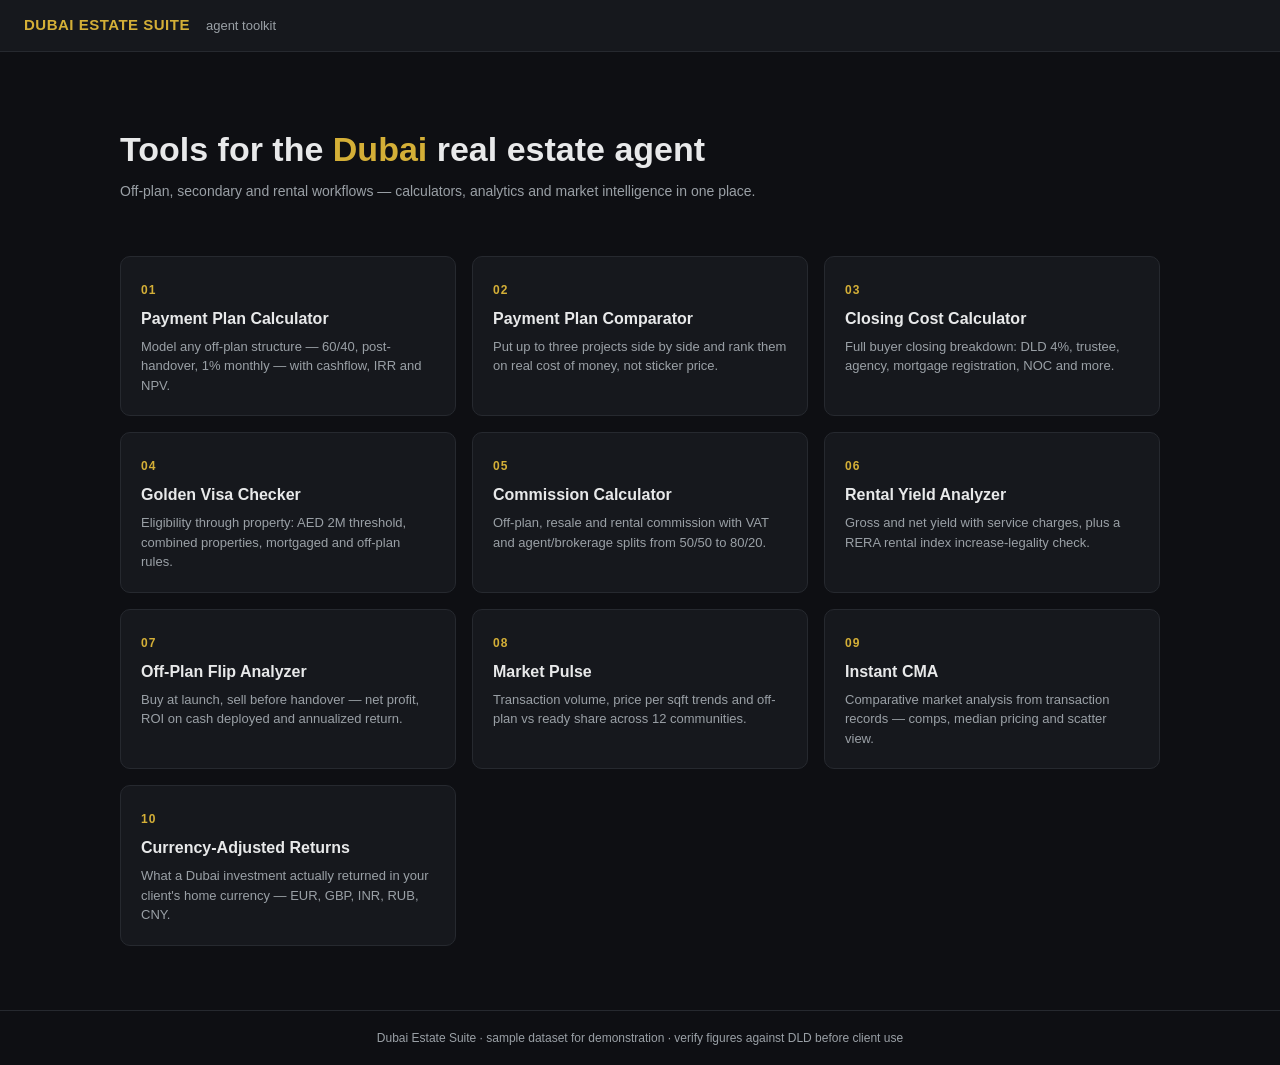
==== index.html @ c36bb50f "Dubai Estate Suite: 10 tools for off-plan, secondary and rental workflows Payment plan modeling with" ====
<!DOCTYPE html>
<html lang="en">
<head>
<meta charset="UTF-8">
<meta name="viewport" content="width=device-width, initial-scale=1.0">
<title>Dubai Estate Suite — Agent Toolkit</title>
<link rel="stylesheet" href="assets/style.css">
</head>
<body>
<header class="topbar">
  <span class="brand">DUBAI ESTATE SUITE</span>
  <span class="crumb">agent toolkit</span>
</header>
<main class="container">
  <section class="hero">
    <h1>Tools for the <span>Dubai</span> real estate agent</h1>
    <p class="subtitle">Off-plan, secondary and rental workflows — calculators, analytics and market intelligence in one place.</p>
  </section>
  <section class="tool-grid">
    <a class="tool-card" href="tools/01-payment-plan.html">
      <span class="num">01</span>
      <h3>Payment Plan Calculator</h3>
      <p>Model any off-plan structure — 60/40, post-handover, 1% monthly — with cashflow, IRR and NPV.</p>
    </a>
    <a class="tool-card" href="tools/02-plan-comparator.html">
      <span class="num">02</span>
      <h3>Payment Plan Comparator</h3>
      <p>Put up to three projects side by side and rank them on real cost of money, not sticker price.</p>
    </a>
    <a class="tool-card" href="tools/03-closing-costs.html">
      <span class="num">03</span>
      <h3>Closing Cost Calculator</h3>
      <p>Full buyer closing breakdown: DLD 4%, trustee, agency, mortgage registration, NOC and more.</p>
    </a>
    <a class="tool-card" href="tools/04-golden-visa.html">
      <span class="num">04</span>
      <h3>Golden Visa Checker</h3>
      <p>Eligibility through property: AED 2M threshold, combined properties, mortgaged and off-plan rules.</p>
    </a>
    <a class="tool-card" href="tools/05-commission.html">
      <span class="num">05</span>
      <h3>Commission Calculator</h3>
      <p>Off-plan, resale and rental commission with VAT and agent/brokerage splits from 50/50 to 80/20.</p>
    </a>
    <a class="tool-card" href="tools/06-rental-yield.html">
      <span class="num">06</span>
      <h3>Rental Yield Analyzer</h3>
      <p>Gross and net yield with service charges, plus a RERA rental index increase-legality check.</p>
    </a>
    <a class="tool-card" href="tools/07-flip-analyzer.html">
      <span class="num">07</span>
      <h3>Off-Plan Flip Analyzer</h3>
      <p>Buy at launch, sell before handover — net profit, ROI on cash deployed and annualized return.</p>
    </a>
    <a class="tool-card" href="tools/08-market-pulse.html">
      <span class="num">08</span>
      <h3>Market Pulse</h3>
      <p>Transaction volume, price per sqft trends and off-plan vs ready share across 12 communities.</p>
    </a>
    <a class="tool-card" href="tools/09-instant-cma.html">
      <span class="num">09</span>
      <h3>Instant CMA</h3>
      <p>Comparative market analysis from transaction records — comps, median pricing and scatter view.</p>
    </a>
    <a class="tool-card" href="tools/10-currency-returns.html">
      <span class="num">10</span>
      <h3>Currency-Adjusted Returns</h3>
      <p>What a Dubai investment actually returned in your client's home currency — EUR, GBP, INR, RUB, CNY.</p>
    </a>
  </section>
</main>
<footer class="footer">Dubai Estate Suite · sample dataset for demonstration · verify figures against DLD before client use</footer>
</body>
</html>
---- assets/style.css ----
:root {
  --bg: #0e0f13;
  --card: #16181d;
  --card2: #1c1f25;
  --border: #26292f;
  --gold: #d4af37;
  --gold-dim: #9c8226;
  --text: #e8e9ea;
  --muted: #9aa0a6;
  --green: #3fb950;
  --red: #f85149;
  --blue: #58a6ff;
}
* { margin: 0; padding: 0; box-sizing: border-box; }
html { -webkit-text-size-adjust: 100%; }
body {
  background: var(--bg);
  color: var(--text);
  font-family: -apple-system, BlinkMacSystemFont, "Segoe UI", Inter, Roboto, Helvetica, Arial, sans-serif;
  line-height: 1.5;
  min-height: 100vh;
}
a { color: var(--gold); text-decoration: none; }
a:hover { text-decoration: underline; }

.topbar {
  border-bottom: 1px solid var(--border);
  padding: 14px 24px;
  display: flex;
  align-items: center;
  gap: 16px;
  background: var(--card);
  position: sticky;
  top: 0;
  z-index: 10;
}
.topbar .brand {
  font-weight: 700;
  letter-spacing: 0.5px;
  color: var(--gold);
  font-size: 15px;
}
.topbar .crumb { color: var(--muted); font-size: 13px; }
.topbar .back { font-size: 13px; margin-left: auto; }

.container { max-width: 1080px; margin: 0 auto; padding: 28px 20px 64px; }

h1 { font-size: 26px; font-weight: 700; margin-bottom: 6px; }
h2 { font-size: 17px; font-weight: 600; margin-bottom: 14px; }
.subtitle { color: var(--muted); font-size: 14px; margin-bottom: 24px; }

.card {
  background: var(--card);
  border: 1px solid var(--border);
  border-radius: 10px;
  padding: 20px;
  margin-bottom: 20px;
}
.card h2 { border-bottom: 1px solid var(--border); padding-bottom: 10px; }

.grid { display: grid; gap: 20px; }
.grid-2 { grid-template-columns: 1fr 1fr; }
@media (max-width: 760px) { .grid-2 { grid-template-columns: 1fr; } }

.field { margin-bottom: 14px; }
.field label {
  display: block;
  font-size: 12px;
  color: var(--muted);
  margin-bottom: 5px;
  text-transform: uppercase;
  letter-spacing: 0.4px;
}
input, select {
  width: 100%;
  background: var(--card2);
  border: 1px solid var(--border);
  color: var(--text);
  border-radius: 7px;
  padding: 9px 12px;
  font-size: 14px;
  outline: none;
}
input:focus, select:focus { border-color: var(--gold-dim); }
input[type="range"] { padding: 0; }
.range-val { color: var(--gold); font-weight: 600; font-size: 14px; }

.btn {
  display: inline-block;
  background: var(--gold);
  color: #111;
  font-weight: 700;
  border: none;
  border-radius: 7px;
  padding: 10px 22px;
  font-size: 14px;
  cursor: pointer;
}
.btn:hover { background: #e5c04b; }
.btn.ghost {
  background: transparent;
  color: var(--gold);
  border: 1px solid var(--gold-dim);
}
.btn.ghost:hover { background: var(--card2); }

.stats { display: grid; grid-template-columns: repeat(auto-fit, minmax(160px, 1fr)); gap: 12px; margin-bottom: 4px; }
.stat {
  background: var(--card2);
  border: 1px solid var(--border);
  border-radius: 8px;
  padding: 14px;
}
.stat .k { font-size: 11px; color: var(--muted); text-transform: uppercase; letter-spacing: 0.5px; }
.stat .v { font-size: 20px; font-weight: 700; color: var(--gold); margin-top: 4px; }
.stat .v.pos { color: var(--green); }
.stat .v.neg { color: var(--red); }

table { width: 100%; border-collapse: collapse; font-size: 13px; }
th {
  text-align: left;
  color: var(--muted);
  font-weight: 600;
  font-size: 11px;
  text-transform: uppercase;
  letter-spacing: 0.4px;
  padding: 8px 10px;
  border-bottom: 1px solid var(--border);
}
td { padding: 8px 10px; border-bottom: 1px solid var(--border); }
tr:last-child td { border-bottom: none; }
td.num, th.num { text-align: right; font-variant-numeric: tabular-nums; }

canvas.chart { width: 100%; height: 300px; display: block; }

.note { font-size: 12px; color: var(--muted); margin-top: 12px; }
.badge {
  display: inline-block;
  font-size: 11px;
  padding: 2px 9px;
  border-radius: 20px;
  border: 1px solid var(--gold-dim);
  color: var(--gold);
  margin-left: 8px;
  vertical-align: middle;
}
.verdict {
  border-radius: 8px;
  padding: 14px 16px;
  font-size: 15px;
  font-weight: 600;
  margin-top: 6px;
}
.verdict.ok { background: rgba(63,185,80,0.12); color: var(--green); border: 1px solid rgba(63,185,80,0.35); }
.verdict.warn { background: rgba(212,175,55,0.1); color: var(--gold); border: 1px solid rgba(212,175,55,0.35); }
.verdict.bad { background: rgba(248,81,73,0.1); color: var(--red); border: 1px solid rgba(248,81,73,0.35); }

.footer {
  border-top: 1px solid var(--border);
  padding: 18px 24px;
  color: var(--muted);
  font-size: 12px;
  text-align: center;
}

/* index page */
.hero { padding: 44px 0 30px; }
.hero h1 { font-size: 34px; }
.hero h1 span { color: var(--gold); }
.tool-grid { display: grid; grid-template-columns: repeat(auto-fill, minmax(300px, 1fr)); gap: 16px; }
.tool-card {
  background: var(--card);
  border: 1px solid var(--border);
  border-radius: 10px;
  padding: 20px;
  display: block;
  color: var(--text);
  transition: border-color 0.15s;
}
.tool-card:hover { border-color: var(--gold-dim); text-decoration: none; }
.tool-card .num { color: var(--gold); font-size: 12px; font-weight: 700; letter-spacing: 1px; }
.tool-card h3 { font-size: 16px; margin: 6px 0; }
.tool-card p { font-size: 13px; color: var(--muted); }
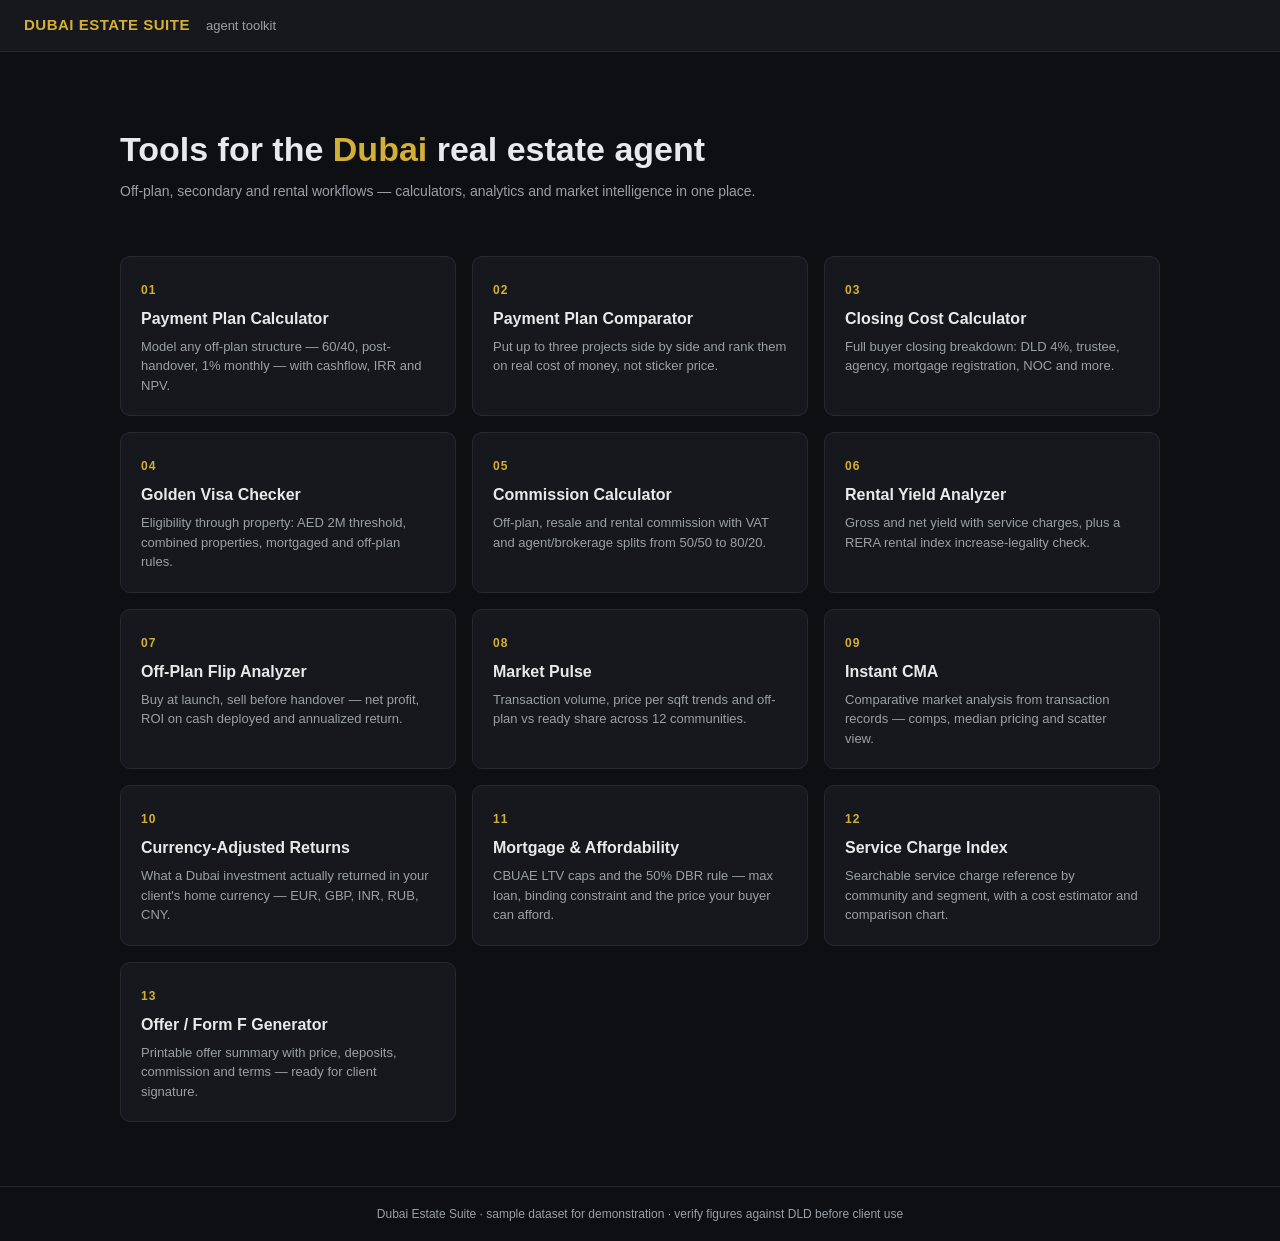
==== commit 1b99c5b9: "Add tools 11-13: mortgage affordability, service charges, offer generator - mortgage-calculator: CBU" ====
--- a/index.html
+++ b/index.html
@@ -67,6 +67,21 @@
       <h3>Currency-Adjusted Returns</h3>
       <p>What a Dubai investment actually returned in your client's home currency — EUR, GBP, INR, RUB, CNY.</p>
     </a>
+    <a class="tool-card" href="tools/11-mortgage-calculator.html">
+      <span class="num">11</span>
+      <h3>Mortgage &amp; Affordability</h3>
+      <p>CBUAE LTV caps and the 50% DBR rule — max loan, binding constraint and the price your buyer can afford.</p>
+    </a>
+    <a class="tool-card" href="tools/12-service-charges.html">
+      <span class="num">12</span>
+      <h3>Service Charge Index</h3>
+      <p>Searchable service charge reference by community and segment, with a cost estimator and comparison chart.</p>
+    </a>
+    <a class="tool-card" href="tools/13-offer-form.html">
+      <span class="num">13</span>
+      <h3>Offer / Form F Generator</h3>
+      <p>Printable offer summary with price, deposits, commission and terms — ready for client signature.</p>
+    </a>
   </section>
 </main>
 <footer class="footer">Dubai Estate Suite · sample dataset for demonstration · verify figures against DLD before client use</footer>
--- a/assets/style.css
+++ b/assets/style.css
@@ -103,6 +103,31 @@
   border: 1px solid var(--gold-dim);
 }
 .btn.ghost:hover { background: var(--card2); }
+.btn.small { padding: 6px 14px; font-size: 12px; }
+
+.chart-tip {
+  position: fixed;
+  background: var(--card2);
+  border: 1px solid var(--gold-dim);
+  color: var(--text);
+  font-size: 12px;
+  padding: 5px 9px;
+  border-radius: 6px;
+  pointer-events: none;
+  display: none;
+  z-index: 99;
+  white-space: nowrap;
+  font-variant-numeric: tabular-nums;
+}
+
+@media print {
+  body { background: #fff; color: #111; }
+  .topbar, .footer, .btn, .no-print { display: none !important; }
+  .card, .stat { background: #fff; border-color: #ccc; }
+  .stat .v { color: #8a6d1c; }
+  h1, h2, td, th { color: #111; }
+  .container { padding: 0; }
+}
 
 .stats { display: grid; grid-template-columns: repeat(auto-fit, minmax(160px, 1fr)); gap: 12px; margin-bottom: 4px; }
 .stat {
